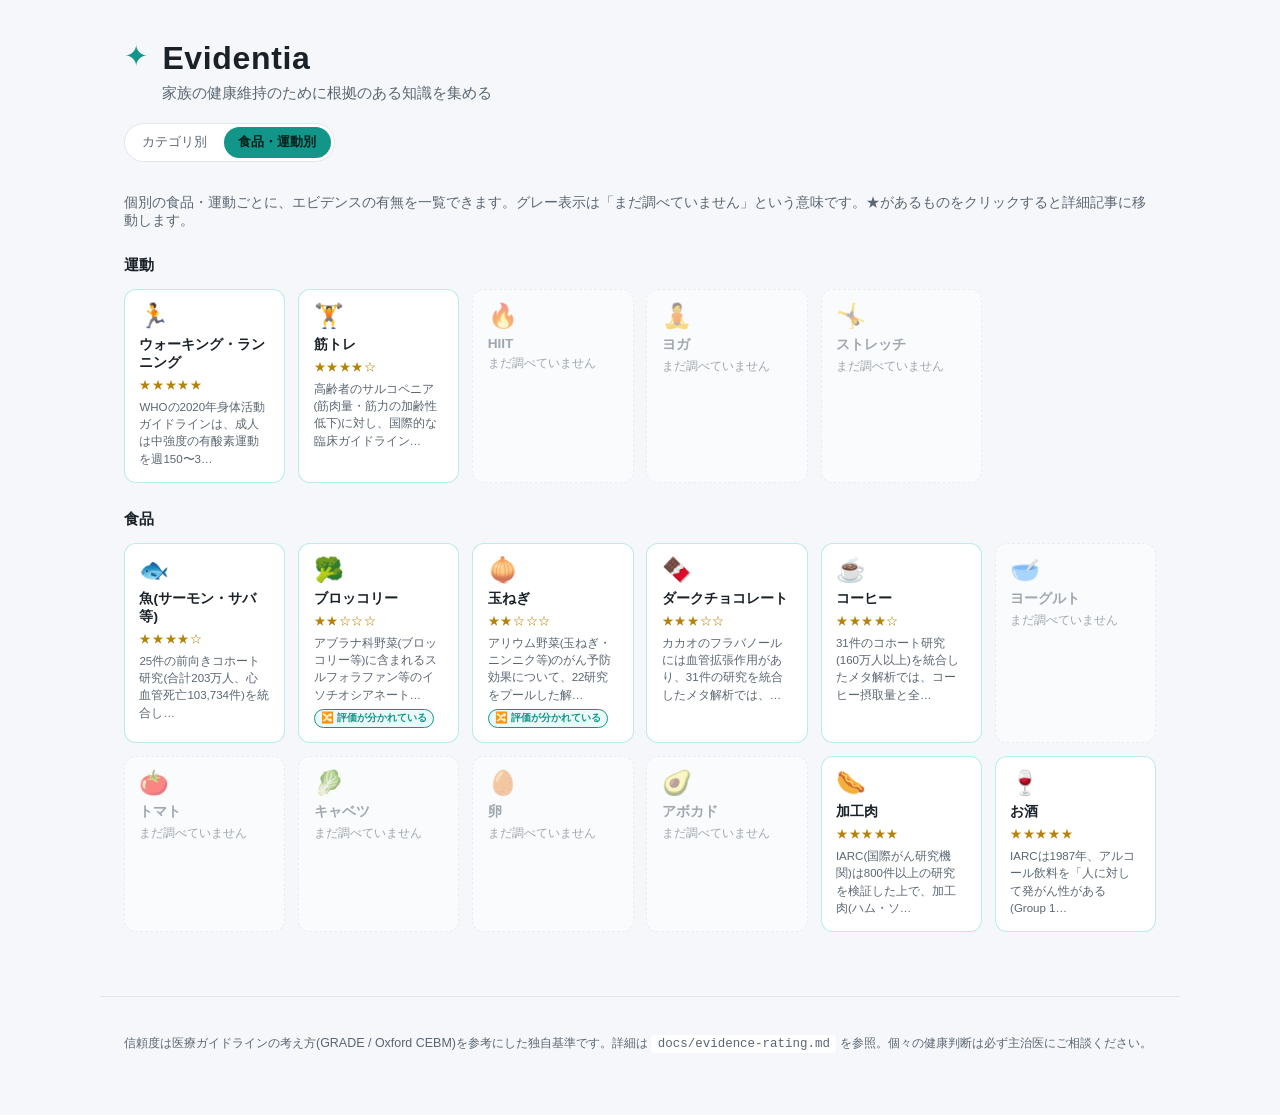
==== site/items.html @ e9934631 "「食品・運動別」一覧ページ(items.html)を追加 - data/items.json: 運動5種・食品12種のアイコン付き一覧を新設 - site/items.html + items.js:" ====
<!DOCTYPE html>
<html lang="ja">
<head>
<meta charset="UTF-8">
<meta name="viewport" content="width=device-width, initial-scale=1, viewport-fit=cover">
<title>Evidentia — 食品・運動別</title>
<meta name="apple-mobile-web-app-capable" content="yes">
<meta name="apple-mobile-web-app-status-bar-style" content="black-translucent">
<meta name="apple-mobile-web-app-title" content="Evidentia">
<meta name="theme-color" content="#0d1117">
<link rel="icon" href="data:image/svg+xml,%3Csvg xmlns='http://www.w3.org/2000/svg' viewBox='0 0 100 100'%3E%3Ctext y='.9em' font-size='90'%3E%E2%AD%90%3C/text%3E%3C/svg%3E">
<link rel="stylesheet" href="style.css">
</head>
<body>
<header class="site-header">
  <div class="brand">
    <span class="brand-mark">✦</span>
    <div class="brand-text">
      <h1>Evidentia</h1>
      <p class="tagline">家族の健康維持のために根拠のある知識を集める</p>
    </div>
  </div>
  <nav class="view-tabs" aria-label="表示の切り替え">
    <a href="index.html" class="view-tab">カテゴリ別</a>
    <a href="items.html" class="view-tab active">食品・運動別</a>
  </nav>
</header>

<main>
  <p class="results-meta">個別の食品・運動ごとに、エビデンスの有無を一覧できます。グレー表示は「まだ調べていません」という意味です。★があるものをクリックすると詳細記事に移動します。</p>

  <h2 class="item-section-title">運動</h2>
  <div class="item-grid" id="exercise-grid"></div>

  <h2 class="item-section-title">食品</h2>
  <div class="item-grid" id="food-grid"></div>
</main>

<footer class="site-footer">
  <p>信頼度は医療ガイドラインの考え方(GRADE / Oxford CEBM)を参考にした独自基準です。詳細は <code>docs/evidence-rating.md</code> を参照。個々の健康判断は必ず主治医にご相談ください。</p>
</footer>

<script src="items.js"></script>
</body>
</html>
---- site/style.css ----
:root {
  --bg: #0d1117;
  --bg-elevated: #161b22;
  --card: #171d27;
  --card-border: #262d3a;
  --text: #e6edf3;
  --text-muted: #8b98a5;
  --accent: #4fd1c5;
  --star: #f0b429;
  --warn-bg: #2a2013;
  --warn-border: #5c4419;
  --warn-text: #e8c877;
  --myth-bg: #2a1a1f;
  --myth-border: #5c2436;
  --myth-text: #f2a3b5;
  --radius: 14px;
  font-size: 16px;
}

@media (prefers-color-scheme: light) {
  :root {
    --bg: #f5f7fa;
    --bg-elevated: #ffffff;
    --card: #ffffff;
    --card-border: #e2e6ec;
    --text: #1a2129;
    --text-muted: #5b6672;
    --accent: #12968a;
    --star: #b5820a;
    --warn-bg: #fdf3e0;
    --warn-border: #ecd9a8;
    --warn-text: #8a6414;
    --myth-bg: #fbe9ed;
    --myth-border: #f0c3ce;
    --myth-text: #a13a53;
  }
}

* { box-sizing: border-box; }

.visually-hidden {
  position: absolute;
  width: 1px;
  height: 1px;
  padding: 0;
  margin: -1px;
  overflow: hidden;
  clip: rect(0, 0, 0, 0);
  white-space: nowrap;
  border: 0;
}

html, body {
  margin: 0;
  padding: 0;
  background: var(--bg);
  color: var(--text);
  font-family: -apple-system, BlinkMacSystemFont, "Hiragino Sans", "Hiragino Kaku Gothic ProN",
               "Noto Sans JP", "Segoe UI", sans-serif;
  -webkit-font-smoothing: antialiased;
}

.site-header {
  padding: 2.5rem 1.5rem 1.5rem;
  max-width: 1080px;
  margin: 0 auto;
}

.brand {
  display: flex;
  align-items: flex-start;
  gap: 0.9rem;
}

.brand-mark {
  font-size: 1.8rem;
  color: var(--accent);
  line-height: 1;
  margin-top: 0.15rem;
}

.brand-text h1 {
  margin: 0;
  font-size: 2rem;
  font-weight: 700;
  letter-spacing: 0.02em;
}

.tagline {
  margin: 0.35rem 0 0;
  color: var(--text-muted);
  font-size: 0.95rem;
}

.view-tabs {
  display: inline-flex;
  border: 1px solid var(--card-border);
  border-radius: 999px;
  padding: 3px;
  background: var(--bg-elevated);
  margin-top: 1.2rem;
  gap: 2px;
}

.view-tab {
  padding: 0.4rem 0.9rem;
  border-radius: 999px;
  font-size: 0.83rem;
  color: var(--text-muted);
  text-decoration: none;
  transition: all 0.15s ease;
}

.view-tab:hover { color: var(--text); }

.view-tab.active {
  background: var(--accent);
  color: #06201d;
  font-weight: 600;
}

main {
  max-width: 1080px;
  margin: 0 auto;
  padding: 0 1.5rem 4rem;
}

.controls {
  position: sticky;
  top: 0;
  background: linear-gradient(var(--bg) 85%, transparent);
  padding: 0.75rem 0 1rem;
  z-index: 10;
}

.level-row {
  display: flex;
  align-items: center;
  gap: 0.7rem;
  margin-bottom: 0.8rem;
  flex-wrap: wrap;
}

.level-label {
  font-size: 0.8rem;
  color: var(--text-muted);
  white-space: nowrap;
}

.level-toggle {
  display: inline-flex;
  border: 1px solid var(--card-border);
  border-radius: 999px;
  padding: 0.2rem;
  gap: 0.2rem;
  background: var(--bg-elevated);
}

.level-btn {
  padding: 0.35rem 0.8rem;
  border-radius: 999px;
  border: none;
  background: transparent;
  color: var(--text-muted);
  font-size: 0.82rem;
  cursor: pointer;
  font-family: inherit;
  transition: all 0.15s ease;
}

.level-btn:hover { color: var(--text); }

.level-btn[aria-checked="true"] {
  background: var(--accent);
  color: #06201d;
  font-weight: 600;
}

.search-row {
  display: flex;
  gap: 0.6rem;
  margin-bottom: 0.6rem;
}

.filter-row {
  display: flex;
  gap: 0.6rem;
  flex-wrap: wrap;
  margin-bottom: 0.8rem;
}

#search {
  flex: 1;
  padding: 0.7rem 1rem;
  border-radius: 10px;
  border: 1px solid var(--card-border);
  background: var(--bg-elevated);
  color: var(--text);
  font-size: 0.95rem;
}

#sort, #star-filter {
  padding: 0.7rem 0.9rem;
  border-radius: 10px;
  border: 1px solid var(--card-border);
  background: var(--bg-elevated);
  color: var(--text);
  font-size: 0.9rem;
}

#search:focus, #sort:focus, #star-filter:focus {
  outline: 2px solid var(--accent);
  outline-offset: 1px;
}

#myth-toggle[aria-pressed="true"] {
  background: var(--myth-bg);
  border-color: var(--myth-border);
  color: var(--myth-text);
  font-weight: 600;
}

.chip-row {
  display: flex;
  gap: 0.5rem;
  flex-wrap: wrap;
}

.chip {
  padding: 0.4rem 0.85rem;
  border-radius: 999px;
  border: 1px solid var(--card-border);
  background: var(--bg-elevated);
  color: var(--text-muted);
  font-size: 0.85rem;
  cursor: pointer;
  transition: all 0.15s ease;
  white-space: nowrap;
}

.chip:hover { border-color: var(--accent); color: var(--text); }

.chip.active {
  background: var(--accent);
  color: #06201d;
  border-color: var(--accent);
  font-weight: 600;
}

.chip:focus-visible,
.level-btn:focus-visible,
.tag-pill:focus-visible,
.expand-btn:focus-visible {
  outline: 2px solid var(--accent);
  outline-offset: 2px;
}

.results-meta {
  color: var(--text-muted);
  font-size: 0.85rem;
  margin: 0.5rem 0 1rem;
  display: flex;
  align-items: center;
  gap: 0.6rem;
  flex-wrap: wrap;
}

.active-tag-chip {
  display: inline-flex;
  align-items: center;
  gap: 0.35rem;
  background: var(--bg-elevated);
  border: 1px solid var(--accent);
  color: var(--text);
  padding: 0.2rem 0.6rem;
  border-radius: 999px;
  font-size: 0.78rem;
  cursor: pointer;
}

.active-tag-chip:hover { background: var(--card); }

.card-grid {
  display: grid;
  grid-template-columns: repeat(auto-fill, minmax(320px, 1fr));
  gap: 1.1rem;
}

.card {
  background: var(--card);
  border: 1px solid var(--card-border);
  border-radius: var(--radius);
  padding: 1.3rem;
  display: flex;
  flex-direction: column;
  gap: 0.7rem;
}

.card-top {
  display: flex;
  justify-content: space-between;
  align-items: center;
  gap: 0.5rem;
}

.category-tag {
  font-size: 0.72rem;
  font-weight: 600;
  padding: 0.25rem 0.6rem;
  border-radius: 999px;
  color: #0a0e14;
}

.stars {
  color: var(--star);
  letter-spacing: 0.05em;
  font-size: 1rem;
}

.card h2 {
  margin: 0;
  font-size: 1.08rem;
  line-height: 1.45;
}

.evidence-level {
  font-size: 0.78rem;
  color: var(--text-muted);
}

.summary {
  font-size: 0.9rem;
  line-height: 1.7;
  color: var(--text);
  margin: 0;
}

.summary.clamped {
  display: -webkit-box;
  -webkit-line-clamp: 4;
  -webkit-box-orient: vertical;
  overflow: hidden;
}

.expand-btn {
  align-self: flex-start;
  background: none;
  border: none;
  color: var(--accent);
  font-size: 0.82rem;
  font-family: inherit;
  cursor: pointer;
  padding: 0;
  margin-top: -0.4rem;
}

.expand-btn:hover { text-decoration: underline; }

.takeaway {
  font-size: 0.87rem;
  line-height: 1.6;
  background: rgba(79, 209, 197, 0.08);
  border-left: 3px solid var(--accent);
  padding: 0.6rem 0.8rem;
  border-radius: 6px;
}

.takeaway strong { color: var(--accent); }

.caution {
  font-size: 0.83rem;
  line-height: 1.6;
  background: var(--warn-bg);
  border: 1px solid var(--warn-border);
  color: var(--warn-text);
  padding: 0.55rem 0.75rem;
  border-radius: 6px;
}

.myth-badge {
  display: inline-block;
  font-size: 0.72rem;
  font-weight: 600;
  padding: 0.2rem 0.55rem;
  border-radius: 999px;
  background: var(--myth-bg);
  border: 1px solid var(--myth-border);
  color: var(--myth-text);
  width: fit-content;
}

.debate-badge {
  display: inline-block;
  font-size: 0.72rem;
  font-weight: 600;
  padding: 0.2rem 0.55rem;
  border-radius: 999px;
  background: rgba(79, 209, 197, 0.12);
  border: 1px solid var(--accent);
  color: var(--accent);
  width: fit-content;
}

.sources {
  font-size: 0.78rem;
  color: var(--text-muted);
  display: flex;
  flex-direction: column;
  gap: 0.2rem;
}

.sources a { color: var(--accent); text-decoration: none; }
.sources a:hover { text-decoration: underline; }

.card-footer {
  font-size: 0.72rem;
  color: var(--text-muted);
  display: flex;
  justify-content: space-between;
  border-top: 1px solid var(--card-border);
  padding-top: 0.6rem;
  margin-top: 0.2rem;
}

.tags {
  display: flex;
  gap: 0.35rem;
  flex-wrap: wrap;
}

.tag-pill {
  font-size: 0.7rem;
  color: var(--text-muted);
  background: var(--bg-elevated);
  border: 1px solid var(--card-border);
  padding: 0.15rem 0.5rem;
  border-radius: 999px;
  font-family: inherit;
  cursor: pointer;
  transition: all 0.15s ease;
}

.tag-pill:hover { border-color: var(--accent); color: var(--text); }

.tag-pill.active {
  background: var(--accent);
  color: #06201d;
  border-color: var(--accent);
  font-weight: 600;
}

.empty-state {
  text-align: center;
  color: var(--text-muted);
  padding: 3rem 1rem;
}

.site-footer {
  max-width: 1080px;
  margin: 0 auto;
  padding: 1.5rem 1.5rem 3rem;
  color: var(--text-muted);
  font-size: 0.78rem;
  line-height: 1.6;
  border-top: 1px solid var(--card-border);
}

.site-footer code {
  background: var(--bg-elevated);
  padding: 0.1rem 0.4rem;
  border-radius: 4px;
}

.item-section-title {
  font-size: 0.95rem;
  font-weight: 700;
  margin: 1.6rem 0 0.8rem;
  color: var(--text);
}

.item-section-title:first-child {
  margin-top: 0;
}

.item-grid {
  display: grid;
  grid-template-columns: repeat(auto-fill, minmax(140px, 1fr));
  gap: 0.8rem;
}

.item-card {
  background: var(--card);
  border: 1px solid var(--card-border);
  border-radius: 12px;
  padding: 0.9rem;
  text-decoration: none;
  display: block;
  transition: border-color 0.15s ease, transform 0.1s ease;
}

.item-card:hover {
  border-color: var(--accent);
}

.item-card:focus-visible {
  outline: 2px solid var(--accent);
  outline-offset: 2px;
}

.item-card.has-evidence {
  border-color: rgba(79, 209, 197, 0.4);
}

.item-card.empty {
  opacity: 0.55;
  border-style: dashed;
  cursor: default;
}

.item-icon {
  font-size: 1.5rem;
  line-height: 1;
}

.item-label {
  font-size: 0.85rem;
  font-weight: 600;
  color: var(--text);
  margin: 0.5rem 0 0.3rem;
}

.item-card.empty .item-label {
  color: var(--text-muted);
}

.item-stars {
  color: var(--star);
  font-size: 0.78rem;
  letter-spacing: 0.05em;
}

.item-snippet {
  font-size: 0.72rem;
  color: var(--text-muted);
  margin-top: 0.3rem;
  line-height: 1.5;
}

.item-empty-label {
  font-size: 0.72rem;
  color: var(--text-muted);
  margin-top: 0.3rem;
}

.item-debate-badge {
  display: inline-block;
  font-size: 0.65rem;
  font-weight: 600;
  padding: 0.1rem 0.4rem;
  border-radius: 999px;
  background: rgba(79, 209, 197, 0.12);
  border: 1px solid var(--accent);
  color: var(--accent);
  margin-top: 0.3rem;
}
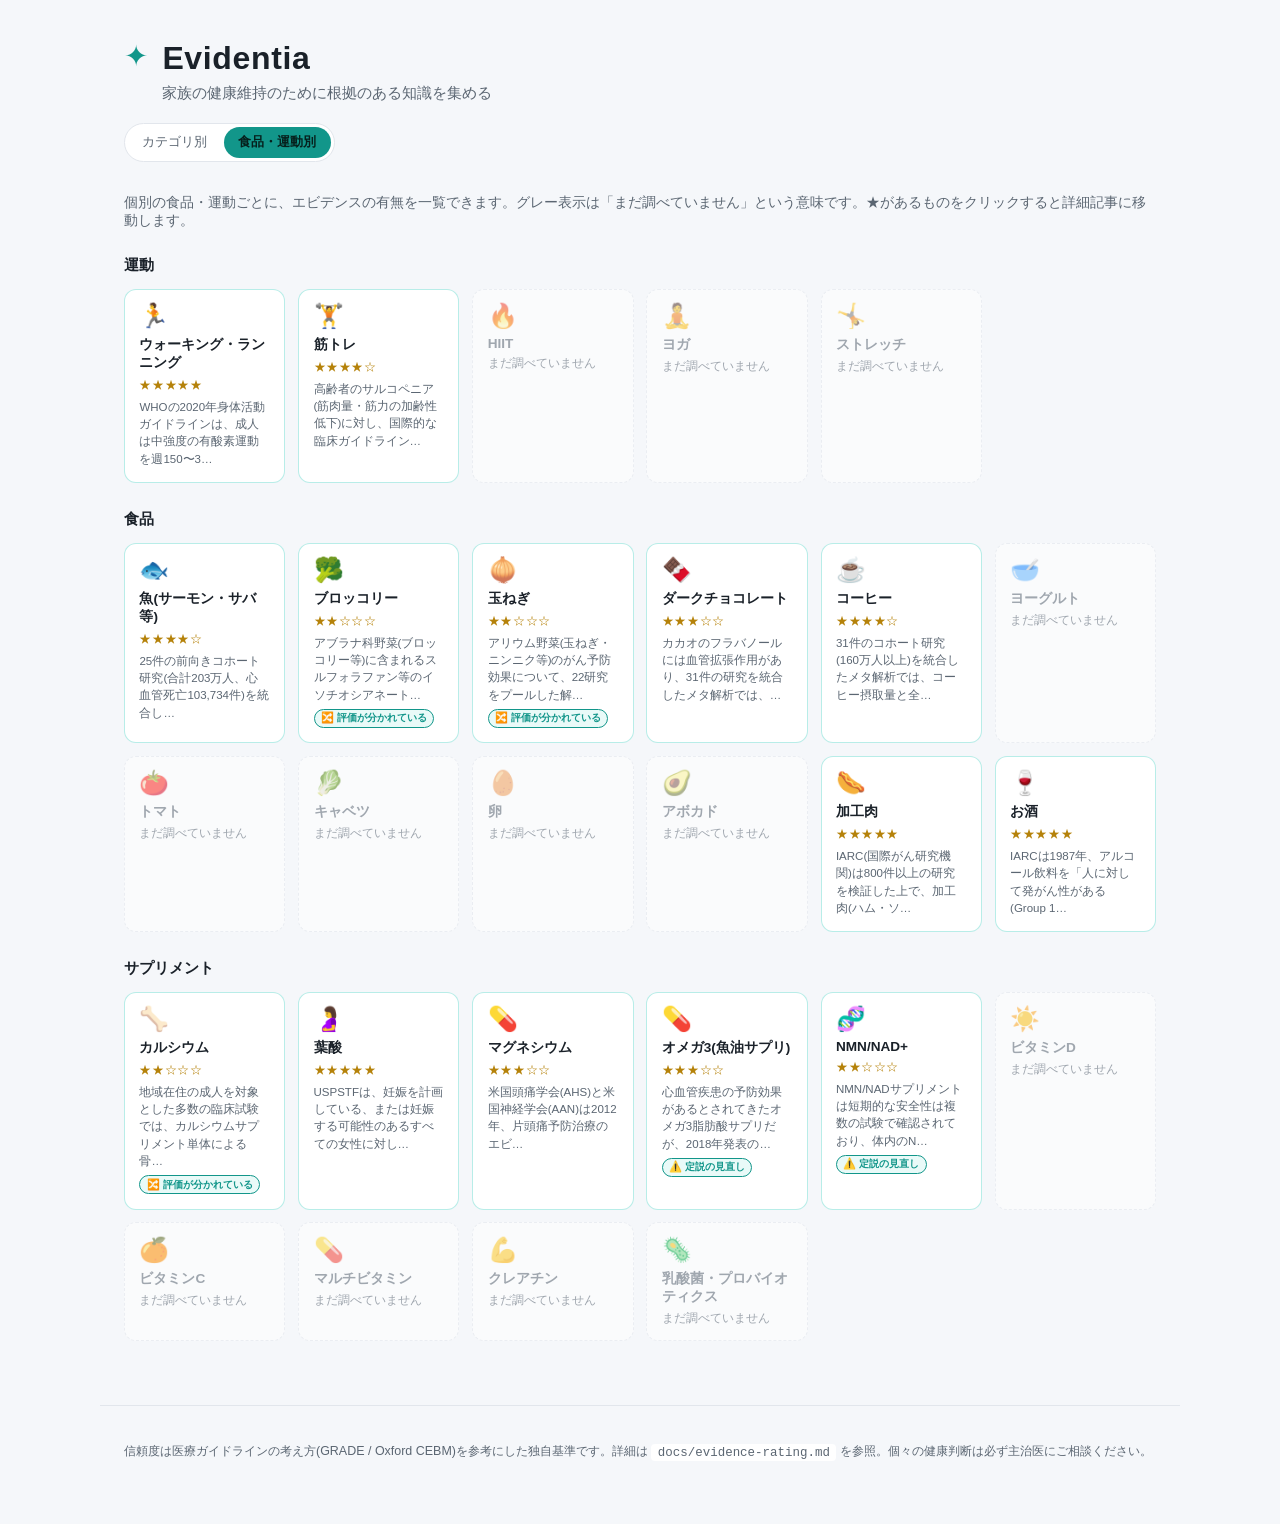
==== commit 90990597: "サプリメントセクションをitems.htmlに追加、葉酸・カルシウムを新規追加 - 葉酸(★5): 妊娠前からの摂取でNTDリスク低下、USPSTF/WHO推奨 - カルシウム(★2, under_d" ====
--- a/site/items.html
+++ b/site/items.html
@@ -34,6 +34,9 @@
 
   <h2 class="item-section-title">食品</h2>
   <div class="item-grid" id="food-grid"></div>
+
+  <h2 class="item-section-title">サプリメント</h2>
+  <div class="item-grid" id="supplement-grid"></div>
 </main>
 
 <footer class="site-footer">
